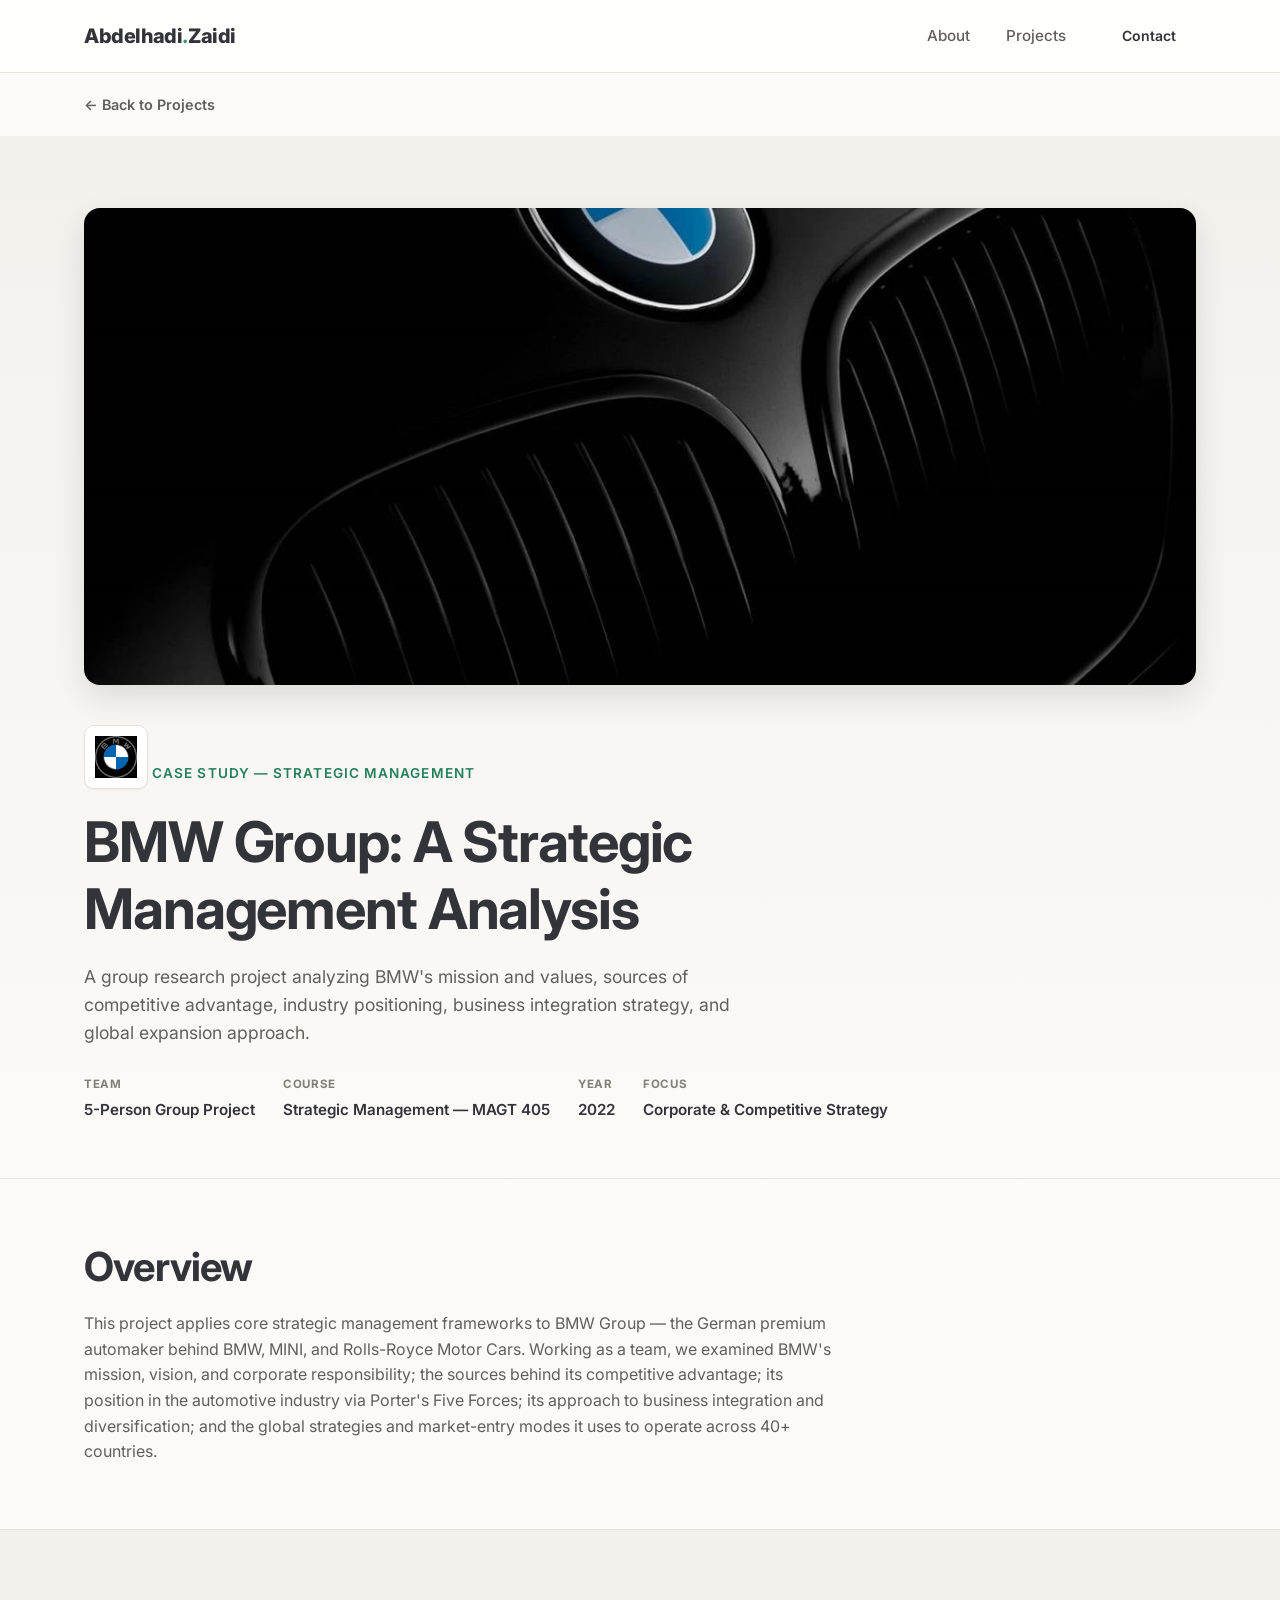
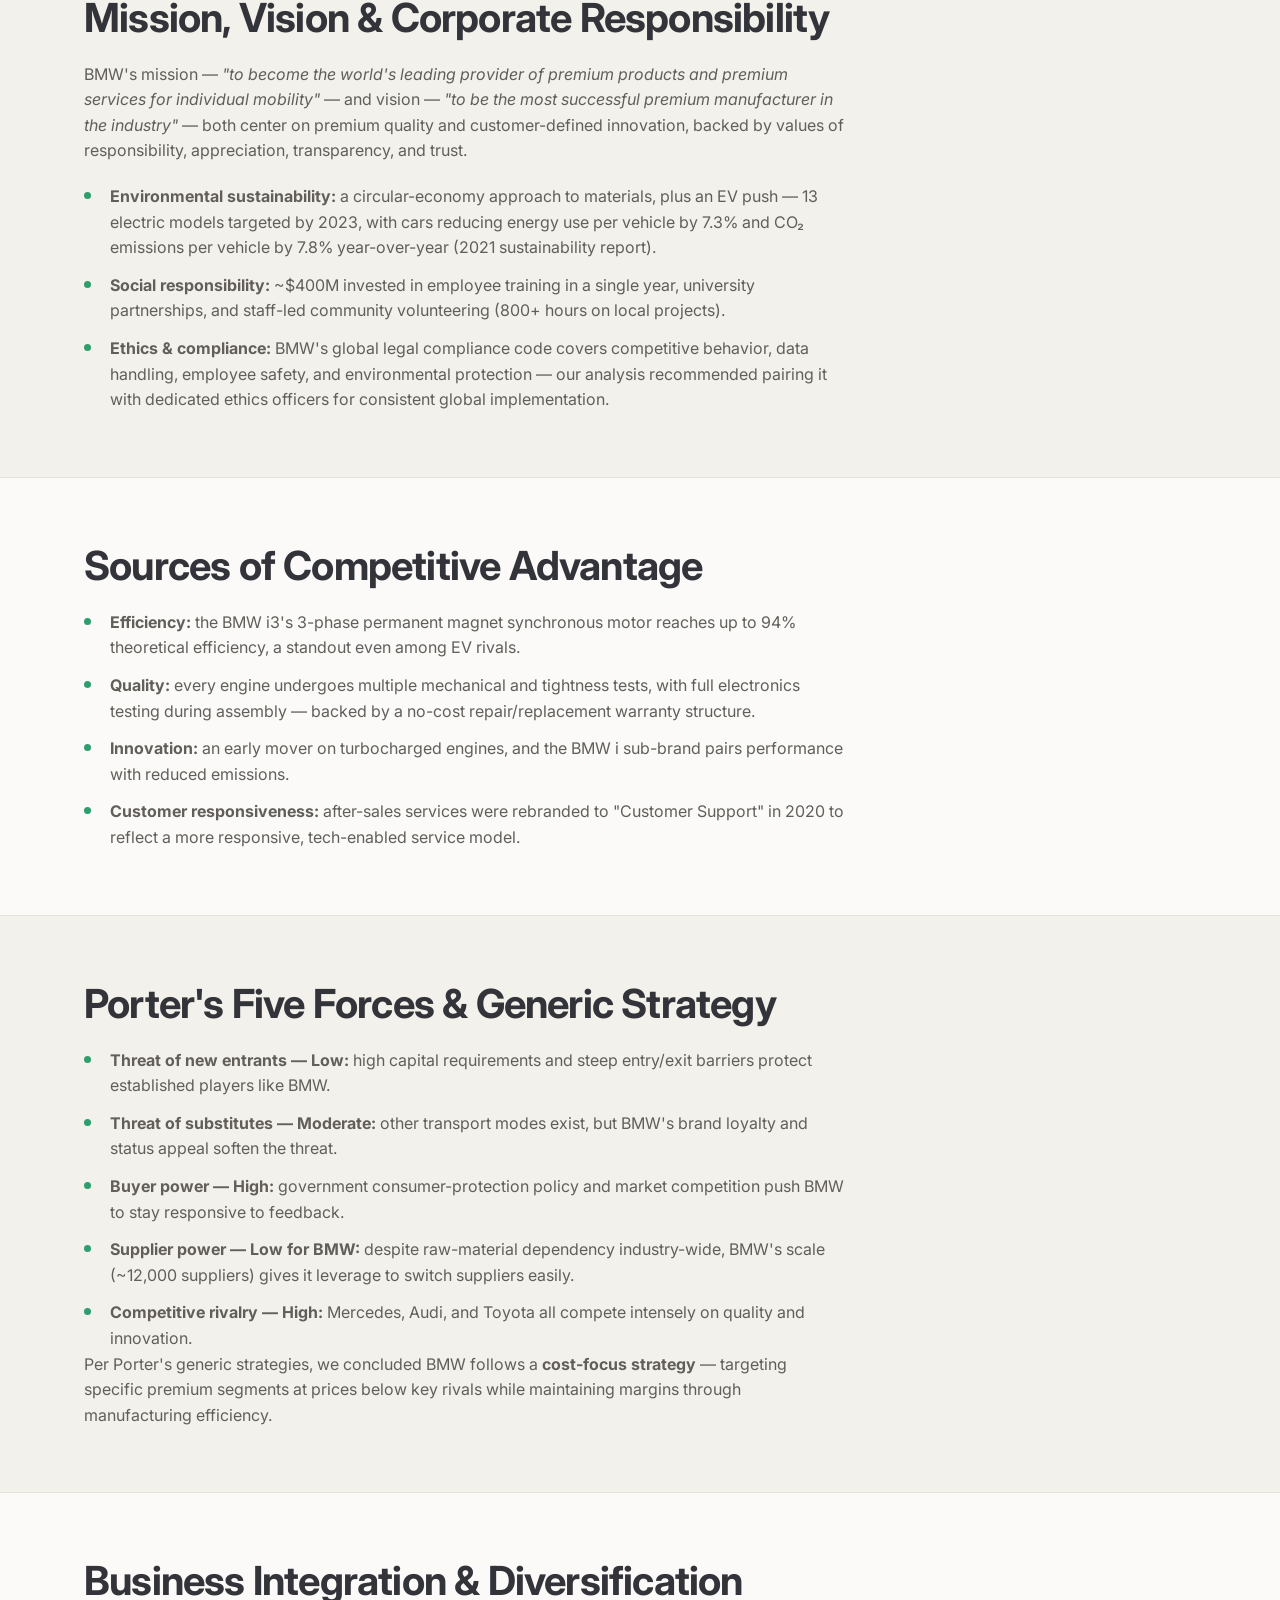
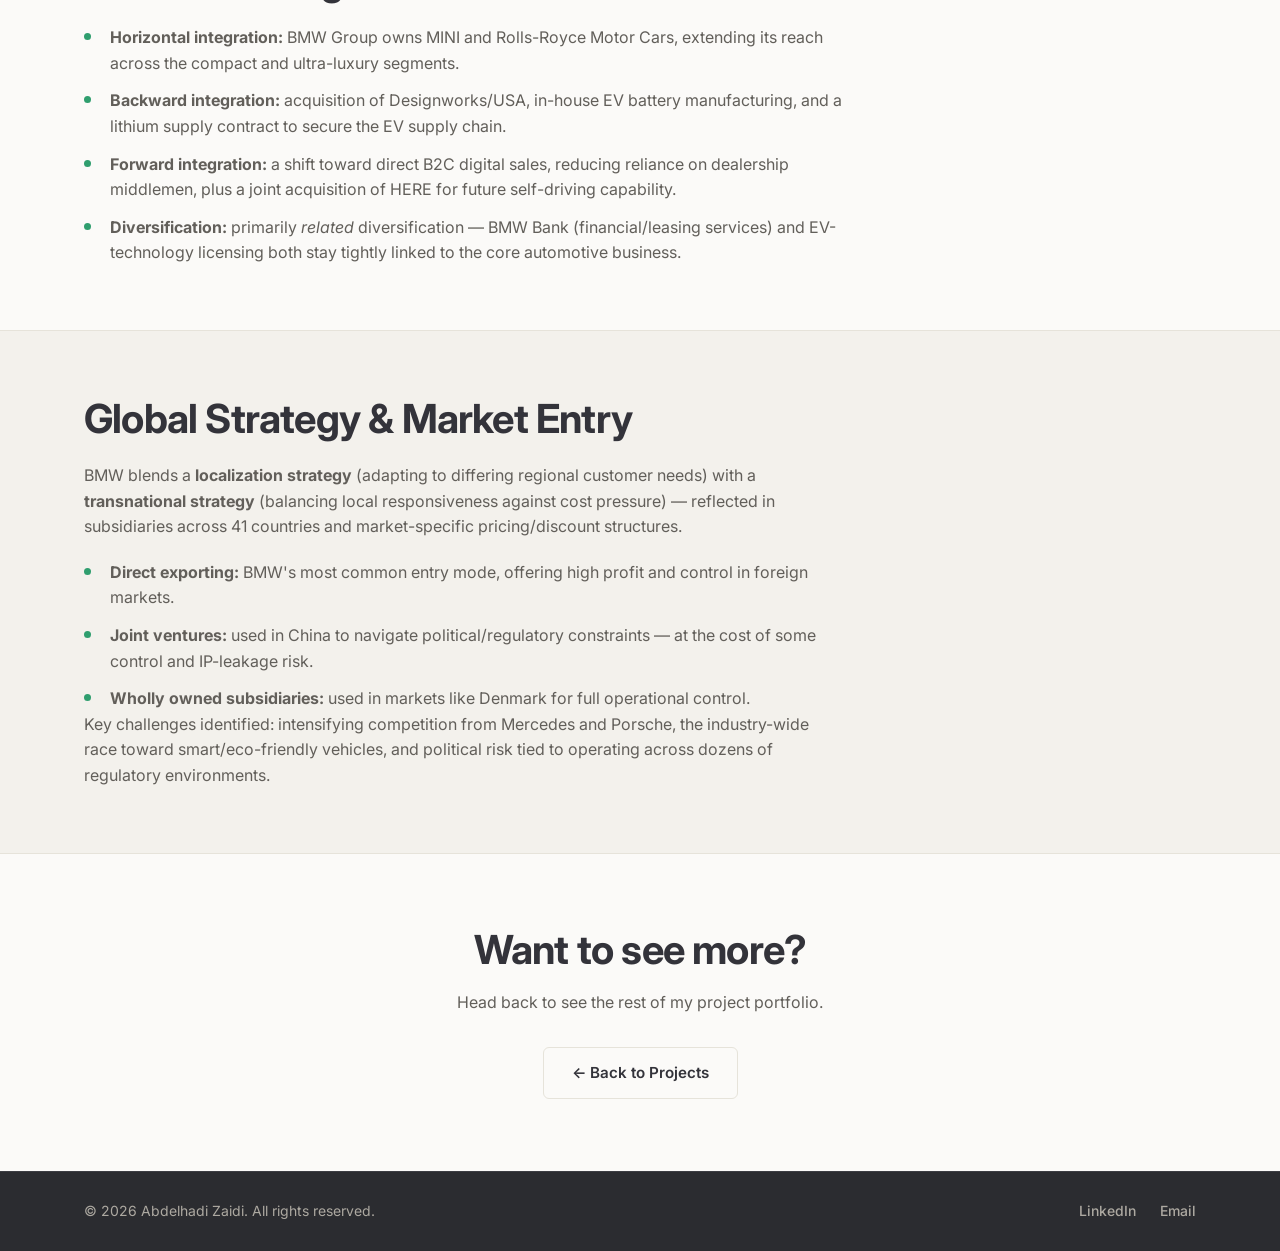
==== bmw-company-research.html @ a291c5c8 "Initial commit: personal portfolio site" ====
<!DOCTYPE html>
<html lang="en">
<head>
  <meta charset="UTF-8">
  <meta name="viewport" content="width=device-width, initial-scale=1.0">
  <title>BMW Strategic Management Case Study | Abdelhadi Zaidi</title>
  <meta name="description" content="Case study: a strategic management analysis of the BMW Group — mission, competitive advantage, Porter's Five Forces, business integration, and global strategy.">
  <link rel="icon" type="image/png" sizes="32x32" href="images/favicon-32.png">
  <link rel="icon" type="image/png" sizes="16x16" href="images/favicon-16.png">
  <link rel="apple-touch-icon" href="images/apple-touch-icon.png">
  <link rel="shortcut icon" href="favicon.ico">

  <!-- Open Graph / social link previews. og:url and og:image use relative paths for
       now (fine for local preview) — once deployed, update them to absolute URLs
       (https://yourdomain.com/...) so LinkedIn/WhatsApp/etc. can fetch the image. -->
  <meta property="og:type" content="website">
  <meta property="og:site_name" content="Abdelhadi Zaidi">
  <!-- <meta property="og:url" content="https://yourdomain.com/bmw-company-research.html"> -->
  <meta property="og:title" content="BMW Strategic Management Case Study | Abdelhadi Zaidi">
  <meta property="og:description" content="Case study: a strategic management analysis of the BMW Group — mission, competitive advantage, Porter's Five Forces, business integration, and global strategy.">
  <meta property="og:image" content="images/bmw/hero.jpg">
  <meta name="twitter:card" content="summary_large_image">
  <meta name="twitter:title" content="BMW Strategic Management Case Study | Abdelhadi Zaidi">
  <meta name="twitter:description" content="Case study: a strategic management analysis of the BMW Group — mission, competitive advantage, Porter's Five Forces, business integration, and global strategy.">
  <meta name="twitter:image" content="images/bmw/hero.jpg">
  <link rel="preconnect" href="https://fonts.googleapis.com">
  <link href="https://fonts.googleapis.com/css2?family=Inter:wght@400;500;600;700;800&display=swap" rel="stylesheet">
  <link rel="stylesheet" href="css/style.css">
</head>
<body>

  <!-- ===== Navigation ===== -->
  <header class="site-header">
    <nav class="navbar container">
      <a href="index.html#top" class="logo">Abdelhadi<span class="accent">.</span>Zaidi</a>
      <ul class="nav-links">
        <li><a href="index.html#about">About</a></li>
        <li><a href="index.html#projects">Projects</a></li>
        <li><a href="index.html#contact" class="btn btn-small">Contact</a></li>
      </ul>
    </nav>
  </header>

  <main>
    <div class="container">
      <a href="index.html#projects" class="breadcrumb-back">← Back to Projects</a>
    </div>

    <!-- ===== Case Hero ===== -->
    <section class="case-hero">
      <div class="container">
        <div class="case-hero-media">
          <img src="images/bmw/hero.jpg" alt="Close-up of a BMW roundel badge and kidney grille" loading="lazy">
        </div>
        <div class="logo-badge"><img src="images/bmw/logo.png" alt="BMW logo"></div>
        <p class="eyebrow">Case Study — Strategic Management</p>
        <div class="case-title-row">
          <h1>BMW Group: A Strategic Management Analysis</h1>
        </div>
        <p class="case-tagline">A group research project analyzing BMW's mission and values, sources of competitive advantage, industry positioning, business integration strategy, and global expansion approach.</p>

        <ul class="case-meta-list">
          <li class="case-meta-item">
            <span class="meta-label">Team</span>
            <span class="meta-value">5-Person Group Project</span>
          </li>
          <li class="case-meta-item">
            <span class="meta-label">Course</span>
            <span class="meta-value">Strategic Management — MAGT 405</span>
          </li>
          <li class="case-meta-item">
            <span class="meta-label">Year</span>
            <span class="meta-value">2022</span>
          </li>
          <li class="case-meta-item">
            <span class="meta-label">Focus</span>
            <span class="meta-value">Corporate &amp; Competitive Strategy</span>
          </li>
        </ul>
      </div>
    </section>

    <!-- ===== Overview ===== -->
    <section class="case-section">
      <div class="container case-body">
        <h2>Overview</h2>
        <p>
          This project applies core strategic management frameworks to BMW Group — the German premium
          automaker behind BMW, MINI, and Rolls-Royce Motor Cars. Working as a team, we examined BMW's
          mission, vision, and corporate responsibility; the sources behind its competitive advantage;
          its position in the automotive industry via Porter's Five Forces; its approach to business
          integration and diversification; and the global strategies and market-entry modes it uses to
          operate across 40+ countries.
        </p>
      </div>
    </section>

    <!-- ===== Mission & Responsibility ===== -->
    <section class="case-section" style="background: var(--color-bg-alt);">
      <div class="container case-body">
        <h2>Mission, Vision &amp; Corporate Responsibility</h2>
        <p>
          BMW's mission — <em>"to become the world's leading provider of premium products and premium
          services for individual mobility"</em> — and vision — <em>"to be the most successful premium
          manufacturer in the industry"</em> — both center on premium quality and customer-defined
          innovation, backed by values of responsibility, appreciation, transparency, and trust.
        </p>
        <ul class="case-list">
          <li><strong>Environmental sustainability:</strong> a circular-economy approach to materials, plus an EV push — 13 electric models targeted by 2023, with cars reducing energy use per vehicle by 7.3% and CO₂ emissions per vehicle by 7.8% year-over-year (2021 sustainability report).</li>
          <li><strong>Social responsibility:</strong> ~$400M invested in employee training in a single year, university partnerships, and staff-led community volunteering (800+ hours on local projects).</li>
          <li><strong>Ethics &amp; compliance:</strong> BMW's global legal compliance code covers competitive behavior, data handling, employee safety, and environmental protection — our analysis recommended pairing it with dedicated ethics officers for consistent global implementation.</li>
        </ul>
      </div>
    </section>

    <!-- ===== Competitive Advantage ===== -->
    <section class="case-section">
      <div class="container case-body">
        <h2>Sources of Competitive Advantage</h2>
        <ul class="case-list">
          <li><strong>Efficiency:</strong> the BMW i3's 3-phase permanent magnet synchronous motor reaches up to 94% theoretical efficiency, a standout even among EV rivals.</li>
          <li><strong>Quality:</strong> every engine undergoes multiple mechanical and tightness tests, with full electronics testing during assembly — backed by a no-cost repair/replacement warranty structure.</li>
          <li><strong>Innovation:</strong> an early mover on turbocharged engines, and the BMW i sub-brand pairs performance with reduced emissions.</li>
          <li><strong>Customer responsiveness:</strong> after-sales services were rebranded to "Customer Support" in 2020 to reflect a more responsive, tech-enabled service model.</li>
        </ul>
      </div>
    </section>

    <!-- ===== Five Forces ===== -->
    <section class="case-section" style="background: var(--color-bg-alt);">
      <div class="container case-body">
        <h2>Porter's Five Forces &amp; Generic Strategy</h2>
        <ul class="case-list">
          <li><strong>Threat of new entrants — Low:</strong> high capital requirements and steep entry/exit barriers protect established players like BMW.</li>
          <li><strong>Threat of substitutes — Moderate:</strong> other transport modes exist, but BMW's brand loyalty and status appeal soften the threat.</li>
          <li><strong>Buyer power — High:</strong> government consumer-protection policy and market competition push BMW to stay responsive to feedback.</li>
          <li><strong>Supplier power — Low for BMW:</strong> despite raw-material dependency industry-wide, BMW's scale (~12,000 suppliers) gives it leverage to switch suppliers easily.</li>
          <li><strong>Competitive rivalry — High:</strong> Mercedes, Audi, and Toyota all compete intensely on quality and innovation.</li>
        </ul>
        <p>Per Porter's generic strategies, we concluded BMW follows a <strong>cost-focus strategy</strong> — targeting specific premium segments at prices below key rivals while maintaining margins through manufacturing efficiency.</p>
      </div>
    </section>

    <!-- ===== Integration & Diversification ===== -->
    <section class="case-section">
      <div class="container case-body">
        <h2>Business Integration &amp; Diversification</h2>
        <ul class="case-list">
          <li><strong>Horizontal integration:</strong> BMW Group owns MINI and Rolls-Royce Motor Cars, extending its reach across the compact and ultra-luxury segments.</li>
          <li><strong>Backward integration:</strong> acquisition of Designworks/USA, in-house EV battery manufacturing, and a lithium supply contract to secure the EV supply chain.</li>
          <li><strong>Forward integration:</strong> a shift toward direct B2C digital sales, reducing reliance on dealership middlemen, plus a joint acquisition of HERE for future self-driving capability.</li>
          <li><strong>Diversification:</strong> primarily <em>related</em> diversification — BMW Bank (financial/leasing services) and EV-technology licensing both stay tightly linked to the core automotive business.</li>
        </ul>
      </div>
    </section>

    <!-- ===== Global Strategy ===== -->
    <section class="case-section" style="background: var(--color-bg-alt);">
      <div class="container case-body">
        <h2>Global Strategy &amp; Market Entry</h2>
        <p>
          BMW blends a <strong>localization strategy</strong> (adapting to differing regional customer needs)
          with a <strong>transnational strategy</strong> (balancing local responsiveness against cost
          pressure) — reflected in subsidiaries across 41 countries and market-specific pricing/discount
          structures.
        </p>
        <ul class="case-list">
          <li><strong>Direct exporting:</strong> BMW's most common entry mode, offering high profit and control in foreign markets.</li>
          <li><strong>Joint ventures:</strong> used in China to navigate political/regulatory constraints — at the cost of some control and IP-leakage risk.</li>
          <li><strong>Wholly owned subsidiaries:</strong> used in markets like Denmark for full operational control.</li>
        </ul>
        <p>Key challenges identified: intensifying competition from Mercedes and Porsche, the industry-wide race toward smart/eco-friendly vehicles, and political risk tied to operating across dozens of regulatory environments.</p>
      </div>
    </section>

    <!-- ===== Bottom CTA ===== -->
    <section class="case-cta-footer container">
      <h2>Want to see more?</h2>
      <p>Head back to see the rest of my project portfolio.</p>
      <div class="hero-actions" style="justify-content:center;">
        <a href="index.html#projects" class="btn btn-outline">← Back to Projects</a>
      </div>
    </section>
  </main>

  <!-- ===== Footer ===== -->
  <footer class="site-footer">
    <div class="container footer-inner">
      <p>&copy; <span id="year"></span> Abdelhadi Zaidi. All rights reserved.</p>
      <div class="social-links">
        <a href="https://www.linkedin.com/in/hadi-z-843a4a360/" target="_blank" rel="noopener" aria-label="LinkedIn">LinkedIn</a>
        <a href="mailto:hadi00x@hotmail.fr" aria-label="Email">Email</a>
      </div>
    </div>
  </footer>

  <script src="js/script.js"></script>
</body>
</html>
---- css/style.css ----
/* =============================================================
   Portfolio Stylesheet
   Table of Contents:
   1. Variables & Reset
   2. Base Typography
   3. Layout Helpers
   4. Buttons
   5. Header / Navigation
   6. Hero Section
   7. Projects Section
   8. About Section
   9. Contact Section
   10. Footer
   11. Responsive Breakpoints
   ============================================================= */

/* ---------- 1. Variables & Reset ---------- */
:root {
  /* Color palette — warm, low-contrast neutrals + muted emerald accent */
  --color-bg: #fbfaf8;
  --color-bg-alt: #f3f1ec;
  --color-surface: #ffffff;
  --color-border: #e6e3da;

  --color-text: #33333a;
  --color-text-muted: #625f5a;
  --color-text-subtle: #837f78;

  --color-accent: #2f9e6e;
  --color-accent-dark: #24805a;
  --color-accent-light: #dff3e8;

  --color-dark: #2b2c30;
  --color-dark-alt: #35363b;

  --font-base: 'Inter', -apple-system, BlinkMacSystemFont, 'Segoe UI', sans-serif;

  --radius-sm: 6px;
  --radius-md: 10px;
  --radius-lg: 16px;

  --shadow-sm: 0 1px 2px rgba(16, 24, 40, 0.06);
  --shadow-md: 0 4px 16px rgba(16, 24, 40, 0.08);
  --shadow-lg: 0 12px 32px rgba(16, 24, 40, 0.12);

  --transition: 0.2s ease;
  --max-width: 1160px;
}

* {
  margin: 0;
  padding: 0;
  box-sizing: border-box;
}

html {
  scroll-behavior: smooth;
}

body {
  font-family: var(--font-base);
  color: var(--color-text);
  background: var(--color-bg);
  line-height: 1.6;
  -webkit-font-smoothing: antialiased;
}

img {
  max-width: 100%;
  display: block;
}

a {
  color: inherit;
  text-decoration: none;
}

ul {
  list-style: none;
}

button {
  font-family: inherit;
  cursor: pointer;
  border: none;
  background: none;
}

input,
textarea {
  font-family: inherit;
  font-size: 1rem;
}

/* ---------- 2. Base Typography ---------- */
h1, h2, h3, h4 {
  font-weight: 700;
  line-height: 1.2;
  letter-spacing: -0.02em;
  color: var(--color-text);
}

h1 { font-size: clamp(2.25rem, 4vw + 1rem, 3.5rem); }
h2 { font-size: clamp(1.75rem, 2.5vw + 1rem, 2.5rem); }
h3 { font-size: 1.25rem; }

p {
  color: var(--color-text-muted);
}

.eyebrow {
  display: inline-block;
  font-size: 0.85rem;
  font-weight: 600;
  color: var(--color-accent-dark);
  text-transform: uppercase;
  letter-spacing: 0.08em;
  margin-bottom: 0.75rem;
}

.accent {
  color: var(--color-accent);
}

/* ---------- 3. Layout Helpers ---------- */
.container {
  width: 100%;
  max-width: var(--max-width);
  margin-inline: auto;
  padding-inline: 24px;
}

section {
  padding-block: 96px;
}

.section-heading {
  text-align: center;
  max-width: 640px;
  margin: 0 auto 56px;
}

.section-subtext {
  margin-top: 12px;
  font-size: 1.05rem;
}

/* ---------- 4. Buttons ---------- */
.btn {
  display: inline-flex;
  align-items: center;
  justify-content: center;
  gap: 8px;
  padding: 13px 28px;
  border-radius: var(--radius-sm);
  font-weight: 600;
  font-size: 0.95rem;
  transition: transform var(--transition), box-shadow var(--transition),
    background var(--transition), color var(--transition), border-color var(--transition);
  white-space: nowrap;
}

.btn-primary {
  background: var(--color-accent);
  color: #ffffff;
  box-shadow: var(--shadow-sm);
}

.btn-primary:hover {
  background: var(--color-accent-dark);
  transform: translateY(-2px);
  box-shadow: var(--shadow-md);
}

.btn-outline {
  background: transparent;
  color: var(--color-text);
  border: 1.5px solid var(--color-border);
}

.btn-outline:hover {
  border-color: var(--color-accent);
  color: var(--color-accent-dark);
  transform: translateY(-2px);
}

.btn-small {
  padding: 9px 20px;
  font-size: 0.875rem;
}

.btn-full {
  width: 100%;
}

/* ---------- 5. Header / Navigation ---------- */
.site-header {
  position: sticky;
  top: 0;
  z-index: 100;
  background: rgba(255, 255, 255, 0.85);
  backdrop-filter: blur(10px);
  -webkit-backdrop-filter: blur(10px);
  border-bottom: 1px solid var(--color-border);
}

.navbar {
  display: flex;
  align-items: center;
  justify-content: space-between;
  height: 72px;
}

.logo {
  font-size: 1.25rem;
  font-weight: 800;
  letter-spacing: -0.02em;
  color: var(--color-text);
}

.nav-links {
  display: flex;
  align-items: center;
  gap: 36px;
}

.nav-links a:not(.btn) {
  font-weight: 500;
  font-size: 0.95rem;
  color: var(--color-text-muted);
  transition: color var(--transition);
  position: relative;
}

.nav-links a:not(.btn):hover {
  color: var(--color-text);
}

.nav-social-icons {
  display: flex;
  align-items: center;
  gap: 16px;
}

.nav-social-icons a {
  display: flex;
  color: var(--color-text-muted);
  transition: color var(--transition);
}

.nav-social-icons a:hover {
  color: var(--color-accent-dark);
}

.nav-social-icons svg {
  width: 19px;
  height: 19px;
  display: block;
}

.nav-toggle {
  display: none;
  flex-direction: column;
  justify-content: center;
  gap: 5px;
  width: 32px;
  height: 32px;
}

.nav-toggle span {
  display: block;
  width: 100%;
  height: 2px;
  background: var(--color-text);
  border-radius: 2px;
  transition: transform var(--transition), opacity var(--transition);
}

/* ---------- 6. Hero Section ---------- */
.hero {
  position: relative;
  overflow: hidden;
  padding-block: 120px 96px;
  display: flex;
  align-items: center;
  min-height: 70vh;
}

.hero-bg-photo {
  position: absolute;
  top: 0;
  right: 0;
  bottom: 0;
  width: 50%;
  z-index: 0;
  pointer-events: none;
  overflow: hidden;
}

/* Soft edge fade — blending only happens at the borders, the photo itself stays sharp. */
.hero-bg-photo::before {
  content: "";
  position: absolute;
  inset: 0;
  z-index: 2;
  background: linear-gradient(90deg, var(--color-bg) 0%, rgba(251, 250, 248, 0.45) 12%, transparent 32%);
}

.hero-bg-photo::after {
  content: "";
  position: absolute;
  inset: 0;
  z-index: 2;
  background:
    linear-gradient(180deg, var(--color-bg) 0%, transparent 14%),
    linear-gradient(0deg, var(--color-bg) 0%, transparent 14%);
}

.hero-photo-frame {
  position: relative;
  width: 100%;
  height: 100%;
}

.hero-photo-frame img {
  width: 100%;
  height: 100%;
  object-fit: cover;
  /* Biased down toward the tulip rows rather than the sky. */
  object-position: 50% 68%;
}

.hero-content {
  position: relative;
  z-index: 1;
  max-width: 620px;
}

.hero-content h1 {
  margin-bottom: 20px;
}

.hero-subtext {
  font-size: 1.15rem;
  max-width: 560px;
  margin-bottom: 24px;
}

.hero-quote {
  font-size: 1.05rem;
  font-style: italic;
  font-weight: 600;
  color: var(--color-accent-dark);
  padding-left: 18px;
  border-left: 3px solid var(--color-accent);
  margin-bottom: 36px;
}

.hero-actions {
  display: flex;
  gap: 16px;
  flex-wrap: wrap;
}

/* ---------- 7. Projects Section ---------- */
.projects {
  background: var(--color-bg-alt);
  border-block: 1px solid var(--color-border);
}

.project-grid {
  display: grid;
  grid-template-columns: repeat(3, 1fr);
  gap: 32px;
}

.project-card {
  background: var(--color-surface);
  border: 1px solid var(--color-border);
  border-radius: var(--radius-lg);
  overflow: hidden;
  transition: transform var(--transition), box-shadow var(--transition);
  display: flex;
  flex-direction: column;
}

.project-card:hover {
  transform: translateY(-6px);
  box-shadow: var(--shadow-lg);
}

.project-thumb {
  aspect-ratio: 16 / 10;
  background: linear-gradient(135deg, #ece9e2 0%, #dad6cb 100%);
  overflow: hidden;
}

.project-thumb img {
  width: 100%;
  height: 100%;
  object-fit: cover;
}

.project-body {
  padding: 24px;
  display: flex;
  flex-direction: column;
  gap: 10px;
  flex: 1;
}

.project-body h3 {
  margin-bottom: 2px;
}

.project-body p {
  font-size: 0.95rem;
  flex: 1;
}

.tag-list {
  display: flex;
  flex-wrap: wrap;
  gap: 8px;
  margin: 6px 0 4px;
}

.tag {
  font-size: 0.75rem;
  font-weight: 600;
  color: var(--color-accent-dark);
  background: var(--color-accent-light);
  padding: 5px 12px;
  border-radius: 999px;
}

.project-links {
  display: flex;
  gap: 18px;
  margin-top: 8px;
}

.project-link {
  font-size: 0.875rem;
  font-weight: 600;
  color: var(--color-text);
  transition: color var(--transition);
}

.project-link:hover {
  color: var(--color-accent-dark);
}

/* ---------- 8. About Section ---------- */
.about-photos {
  display: grid;
  grid-template-columns: 1.5fr 1fr;
  gap: 24px;
  margin-bottom: 56px;
}

.about-photos.single {
  grid-template-columns: 1fr;
  max-width: 640px;
}

.about-photo-card {
  position: relative;
  margin: 0;
  border-radius: var(--radius-lg);
  overflow: hidden;
  border: 1px solid var(--color-border);
  box-shadow: var(--shadow-md);
  background: var(--color-bg-alt);
}

.about-photo-card.wide {
  aspect-ratio: 4 / 3;
}

.about-photo-card.narrow {
  aspect-ratio: 3 / 4;
}

.about-photo-card img {
  width: 100%;
  height: 100%;
  object-fit: cover;
  display: block;
}

.about-photo-card.narrow img {
  object-position: 50% 12%;
}

.about-photo-card figcaption {
  position: absolute;
  left: 0;
  right: 0;
  bottom: 0;
  padding: 18px 20px 14px;
  background: linear-gradient(0deg, rgba(17, 18, 20, 0.78) 0%, rgba(17, 18, 20, 0.35) 65%, transparent 100%);
  color: #f4f2ee;
  font-size: 0.82rem;
  line-height: 1.45;
}

.about-grid {
  display: grid;
  grid-template-columns: 1.1fr 0.9fr;
  gap: 64px;
  align-items: start;
}

.about-bio h3 {
  margin-bottom: 16px;
}

.about-bio p {
  margin-bottom: 16px;
}

.about-bio p:last-child {
  margin-bottom: 0;
}

.about-skills {
  background: var(--color-bg-alt);
  border: 1px solid var(--color-border);
  border-radius: var(--radius-lg);
  padding: 32px;
}

.about-skills h3 {
  margin-bottom: 20px;
}

.skills-list li {
  position: relative;
  padding-left: 28px;
  margin-bottom: 14px;
  font-weight: 500;
  color: var(--color-text-muted);
}

.skills-list li:last-child {
  margin-bottom: 0;
}

.skills-list li::before {
  content: "";
  position: absolute;
  left: 0;
  top: 8px;
  width: 8px;
  height: 8px;
  border-radius: 50%;
  background: var(--color-accent);
}

/* ---------- 8b. Tools & Technologies Section ---------- */
.tools-section {
  background: var(--color-bg-alt);
  border-block: 1px solid var(--color-border);
}

.tool-chip-grid {
  display: flex;
  flex-wrap: wrap;
  justify-content: center;
  gap: 28px;
}

.tool-chip {
  display: flex;
  flex-direction: column;
  align-items: center;
  gap: 12px;
  width: 108px;
}

.tool-icon {
  display: flex;
  align-items: center;
  justify-content: center;
  width: 56px;
  height: 56px;
  border-radius: var(--radius-md);
  color: #ffffff;
  font-weight: 800;
  font-size: 0.95rem;
  letter-spacing: -0.02em;
  box-shadow: var(--shadow-md);
  transition: transform var(--transition);
}

.tool-chip:hover .tool-icon {
  transform: translateY(-4px);
}

.tool-name {
  font-size: 0.85rem;
  font-weight: 600;
  color: var(--color-text-muted);
  text-align: center;
}

/* ---------- 9. Contact Section ---------- */
.contact {
  background: var(--color-dark);
}

.contact .eyebrow {
  color: var(--color-accent);
}

.contact h2,
.contact .section-heading p:not(.eyebrow) {
  color: #f4f2ee;
}

.contact .section-subtext {
  color: #ada9a1;
}

.contact-inner {
  max-width: 640px;
}

.contact-details {
  display: flex;
  justify-content: center;
  flex-wrap: wrap;
  gap: 12px 28px;
  margin-bottom: 40px;
}

.contact-details a {
  font-weight: 600;
  font-size: 0.95rem;
  color: #d8d5cd;
  transition: color var(--transition);
}

.contact-details a:hover {
  color: var(--color-accent);
}

.contact-form {
  display: flex;
  flex-direction: column;
  gap: 20px;
}

.form-group {
  display: flex;
  flex-direction: column;
  gap: 8px;
}

.form-group label {
  font-size: 0.875rem;
  font-weight: 600;
  color: #d8d5cd;
}

.form-group input,
.form-group textarea {
  background: var(--color-dark-alt);
  border: 1.5px solid #46474d;
  border-radius: var(--radius-sm);
  padding: 13px 16px;
  color: #f4f2ee;
  transition: border-color var(--transition), box-shadow var(--transition);
}

.form-group input::placeholder,
.form-group textarea::placeholder {
  color: #8c8a83;
}

.form-group input:focus,
.form-group textarea:focus {
  outline: none;
  border-color: var(--color-accent);
  box-shadow: 0 0 0 3px rgba(47, 158, 110, 0.2);
}

.form-group textarea {
  resize: vertical;
  min-height: 140px;
}

.form-status {
  min-height: 20px;
  font-size: 0.9rem;
  color: var(--color-accent);
  text-align: center;
}

/* ---------- 10. Footer ---------- */
.site-footer {
  background: var(--color-dark);
  border-top: 1px solid #3c3d42;
  padding-block: 28px;
}

.footer-inner {
  display: flex;
  align-items: center;
  justify-content: space-between;
  flex-wrap: wrap;
  gap: 12px;
}

.footer-inner p {
  color: #ada9a1;
  font-size: 0.875rem;
}

.social-links {
  display: flex;
  gap: 24px;
}

.social-links a {
  font-size: 0.875rem;
  font-weight: 500;
  color: #ada9a1;
  transition: color var(--transition);
}

.social-links a:hover {
  color: var(--color-accent);
}

/* ---------- 11. Case Study Pages ---------- */
.breadcrumb-back {
  display: inline-flex;
  align-items: center;
  gap: 6px;
  padding: 20px 0;
  font-size: 0.9rem;
  font-weight: 600;
  color: var(--color-text-muted);
  transition: color var(--transition);
}

.breadcrumb-back:hover {
  color: var(--color-accent-dark);
}

.case-hero {
  position: relative;
  padding-block: 72px 56px;
  background: linear-gradient(180deg, var(--color-bg-alt) 0%, var(--color-bg) 100%);
  border-bottom: 1px solid var(--color-border);
}

.case-hero-media {
  aspect-ratio: 21 / 9;
  border-radius: var(--radius-lg);
  overflow: hidden;
  margin-bottom: 40px;
  box-shadow: var(--shadow-lg);
  background: var(--color-bg-alt);
}

.case-hero-media img {
  width: 100%;
  height: 100%;
  object-fit: cover;
}

.case-title-row {
  display: flex;
  flex-wrap: wrap;
  align-items: flex-end;
  justify-content: space-between;
  gap: 24px;
  margin-bottom: 20px;
}

.case-title-row h1 {
  max-width: 640px;
}

.case-actions {
  display: flex;
  flex-wrap: wrap;
  gap: 12px;
}

.case-tagline {
  font-size: 1.1rem;
  max-width: 680px;
  margin-bottom: 28px;
}

.case-meta-list {
  display: flex;
  flex-wrap: wrap;
  gap: 28px;
}

.case-meta-item {
  display: flex;
  flex-direction: column;
  gap: 4px;
}

.case-meta-item .meta-label {
  font-size: 0.72rem;
  font-weight: 700;
  text-transform: uppercase;
  letter-spacing: 0.06em;
  color: var(--color-text-subtle);
}

.case-meta-item .meta-value {
  font-size: 0.95rem;
  font-weight: 600;
  color: var(--color-text);
}

.case-section {
  padding-block: 64px;
  border-bottom: 1px solid var(--color-border);
}

.case-section:last-of-type {
  border-bottom: none;
}

.case-section h2 {
  margin-bottom: 20px;
}

.case-section > .container > p,
.case-body p {
  max-width: 760px;
  margin-bottom: 16px;
}

.case-body p:last-child {
  margin-bottom: 0;
}

.case-list {
  max-width: 760px;
  margin-top: 20px;
}

.case-list li {
  position: relative;
  padding-left: 26px;
  margin-bottom: 12px;
  color: var(--color-text-muted);
}

.case-list li:last-child {
  margin-bottom: 0;
}

.case-list li::before {
  content: "";
  position: absolute;
  left: 0;
  top: 8px;
  width: 7px;
  height: 7px;
  border-radius: 50%;
  background: var(--color-accent);
}

.figure-grid {
  display: grid;
  grid-template-columns: repeat(2, 1fr);
  gap: 28px;
  margin-top: 32px;
}

.figure-grid.single {
  grid-template-columns: 1fr;
  max-width: 760px;
}

.figure-stack {
  display: flex;
  flex-direction: column;
  gap: 28px;
  margin-top: 32px;
}

.figure-card {
  background: var(--color-surface);
  border: 1px solid var(--color-border);
  border-radius: var(--radius-md);
  overflow: hidden;
}

.figure-card img {
  width: 100%;
  display: block;
  background: var(--color-bg-alt);
}

.figure-caption {
  padding: 14px 18px;
  font-size: 0.85rem;
  color: var(--color-text-subtle);
  border-top: 1px solid var(--color-border);
}

.callout-banner {
  display: flex;
  flex-wrap: wrap;
  align-items: center;
  justify-content: space-between;
  gap: 20px;
  background: var(--color-accent-light);
  border: 1px solid #bfe7d3;
  border-radius: var(--radius-lg);
  padding: 28px 32px;
  margin-top: 8px;
}

.callout-banner p {
  color: var(--color-accent-dark);
  font-weight: 600;
  max-width: 480px;
}

.team-note {
  background: var(--color-bg-alt);
  border-left: 3px solid var(--color-accent);
  border-radius: 0 var(--radius-sm) var(--radius-sm) 0;
  padding: 16px 20px;
  font-size: 0.9rem;
  color: var(--color-text-muted);
  max-width: 760px;
  margin-top: 24px;
}

.stat-grid {
  display: grid;
  grid-template-columns: repeat(auto-fit, minmax(150px, 1fr));
  gap: 20px;
  margin-top: 32px;
  max-width: 900px;
}

.stat-card {
  background: var(--color-bg-alt);
  border: 1px solid var(--color-border);
  border-radius: var(--radius-md);
  padding: 24px 20px;
  text-align: center;
}

.stat-number {
  font-size: 2.1rem;
  font-weight: 800;
  color: var(--color-accent-dark);
  line-height: 1;
  margin-bottom: 8px;
  letter-spacing: -0.02em;
}

.stat-label {
  font-size: 0.85rem;
  color: var(--color-text-muted);
  line-height: 1.35;
}

.logo-badge {
  display: inline-flex;
  align-items: center;
  justify-content: center;
  width: 64px;
  height: 64px;
  background: var(--color-surface);
  border: 1px solid var(--color-border);
  border-radius: var(--radius-md);
  padding: 10px;
  margin-bottom: 20px;
  box-shadow: var(--shadow-sm);
}

.logo-badge img {
  width: 100%;
  height: 100%;
  object-fit: contain;
}

.case-cta-footer {
  text-align: center;
  padding-block: 72px;
}

.case-cta-footer h2 {
  margin-bottom: 16px;
}

.case-cta-footer p {
  max-width: 560px;
  margin-inline: auto;
  margin-bottom: 32px;
}

/* ---------- 12. Responsive Breakpoints ---------- */
@media (max-width: 1024px) {
  .project-grid {
    grid-template-columns: repeat(2, 1fr);
  }

  .about-grid {
    gap: 40px;
  }

  .figure-grid {
    grid-template-columns: 1fr;
  }
}

@media (max-width: 768px) {
  section {
    padding-block: 72px;
  }

  .hero {
    padding-block: 96px 64px;
    min-height: unset;
  }

  .hero-bg-photo {
    width: 100%;
    opacity: 0.25;
  }

  .hero-bg-photo::before {
    background: linear-gradient(90deg, var(--color-bg) 0%, rgba(251, 250, 248, 0.7) 100%);
  }

  .hero-content {
    max-width: 100%;
  }

  .nav-toggle {
    display: flex;
  }

  .nav-links {
    position: absolute;
    top: 72px;
    left: 0;
    right: 0;
    background: var(--color-bg);
    border-bottom: 1px solid var(--color-border);
    flex-direction: column;
    align-items: flex-start;
    gap: 0;
    padding: 8px 24px 20px;
    transform: translateY(-12px);
    opacity: 0;
    visibility: hidden;
    pointer-events: none;
    transition: transform var(--transition), opacity var(--transition), visibility var(--transition);
  }

  .nav-links.is-open {
    transform: translateY(0);
    opacity: 1;
    visibility: visible;
    pointer-events: auto;
  }

  .nav-links li {
    width: 100%;
    padding-block: 12px;
    border-bottom: 1px solid var(--color-border);
  }

  .nav-links li:last-child {
    border-bottom: none;
    padding-top: 16px;
  }

  .nav-toggle.is-active span:nth-child(1) {
    transform: translateY(7px) rotate(45deg);
  }

  .nav-toggle.is-active span:nth-child(2) {
    opacity: 0;
  }

  .nav-toggle.is-active span:nth-child(3) {
    transform: translateY(-7px) rotate(-45deg);
  }

  .project-grid {
    grid-template-columns: 1fr;
  }

  .about-grid {
    grid-template-columns: 1fr;
  }

  .about-photos {
    grid-template-columns: 1fr;
    margin-bottom: 40px;
  }

  .about-photo-card.wide,
  .about-photo-card.narrow {
    aspect-ratio: 4 / 3;
  }

  .footer-inner {
    flex-direction: column;
    text-align: center;
  }

  .case-hero {
    padding-block: 48px 40px;
  }

  .case-title-row {
    flex-direction: column;
    align-items: flex-start;
  }

  .case-meta-list {
    gap: 20px;
  }

  .case-section {
    padding-block: 48px;
  }

  .callout-banner {
    flex-direction: column;
    align-items: flex-start;
  }
}

@media (max-width: 480px) {
  .container {
    padding-inline: 20px;
  }

  .logo {
    font-size: 1.05rem;
  }

  .hero-actions {
    flex-direction: column;
    align-items: stretch;
  }

  .btn {
    width: 100%;
  }
}
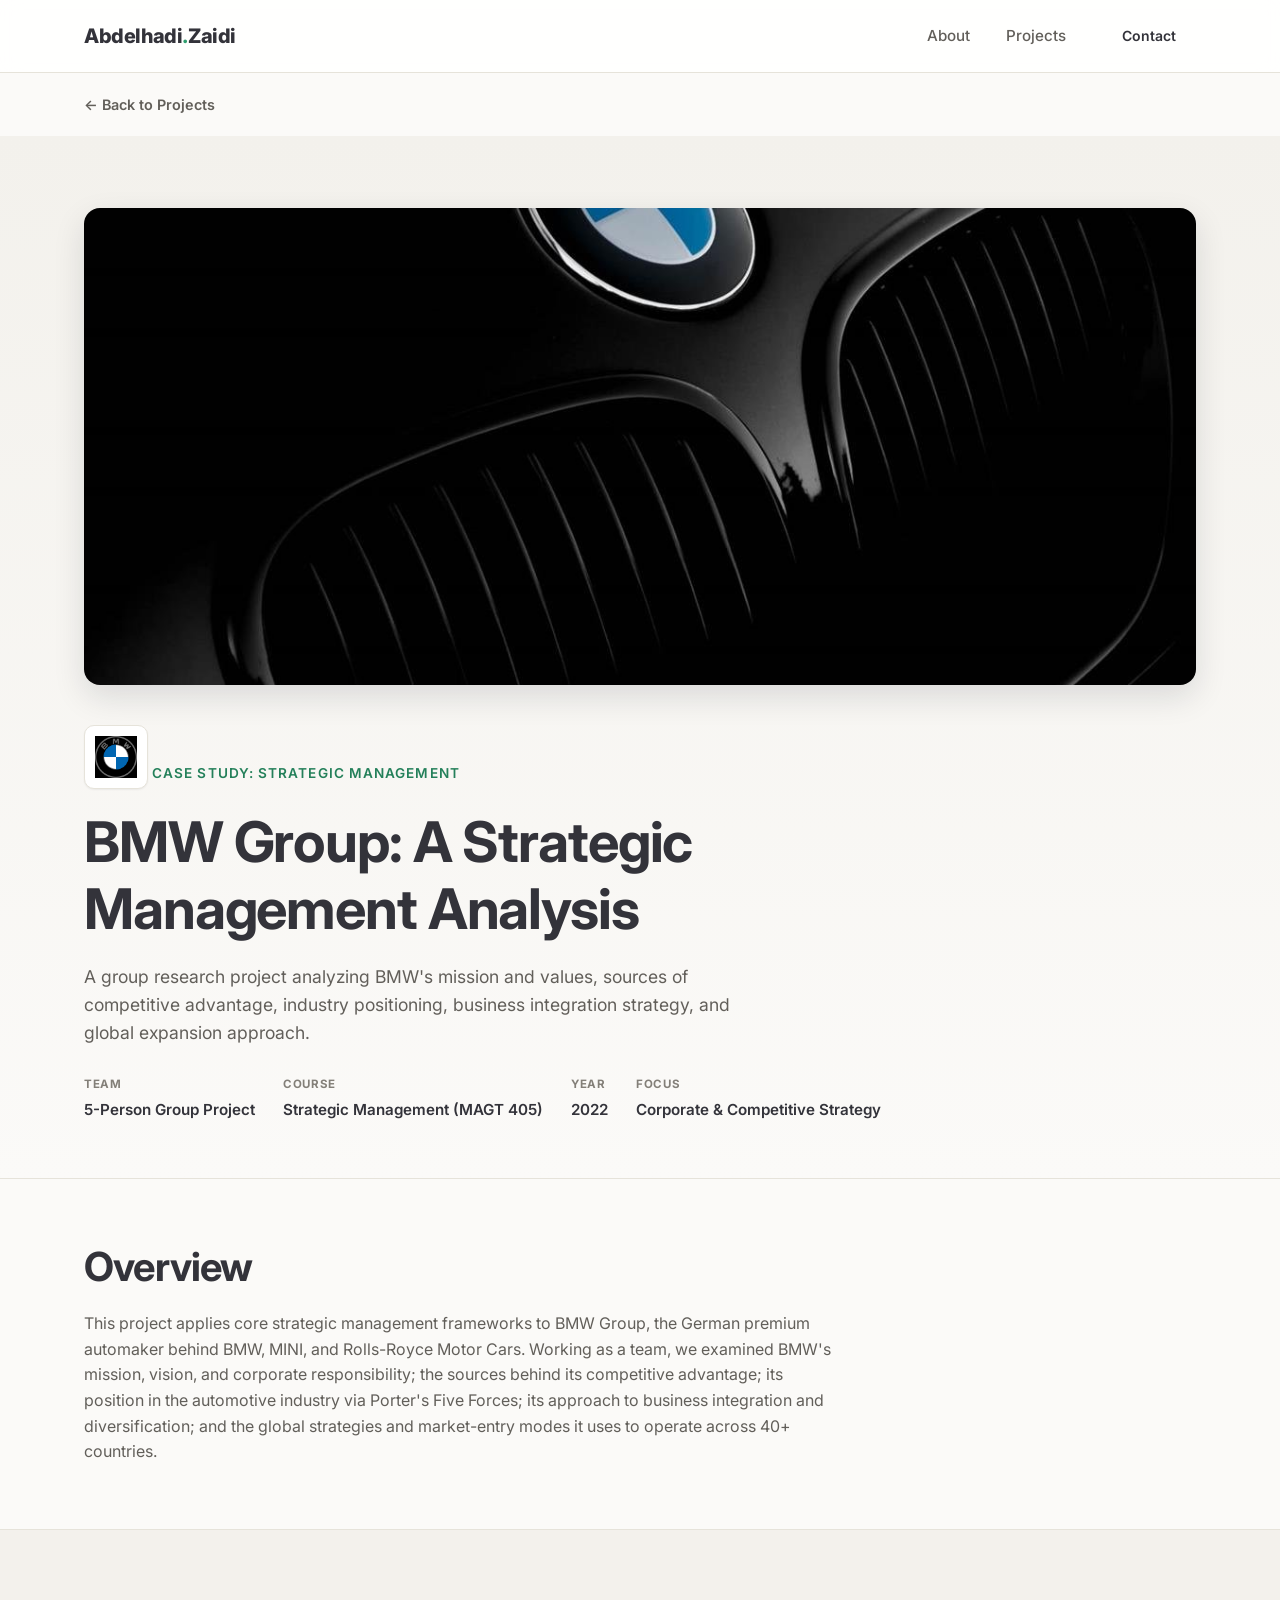
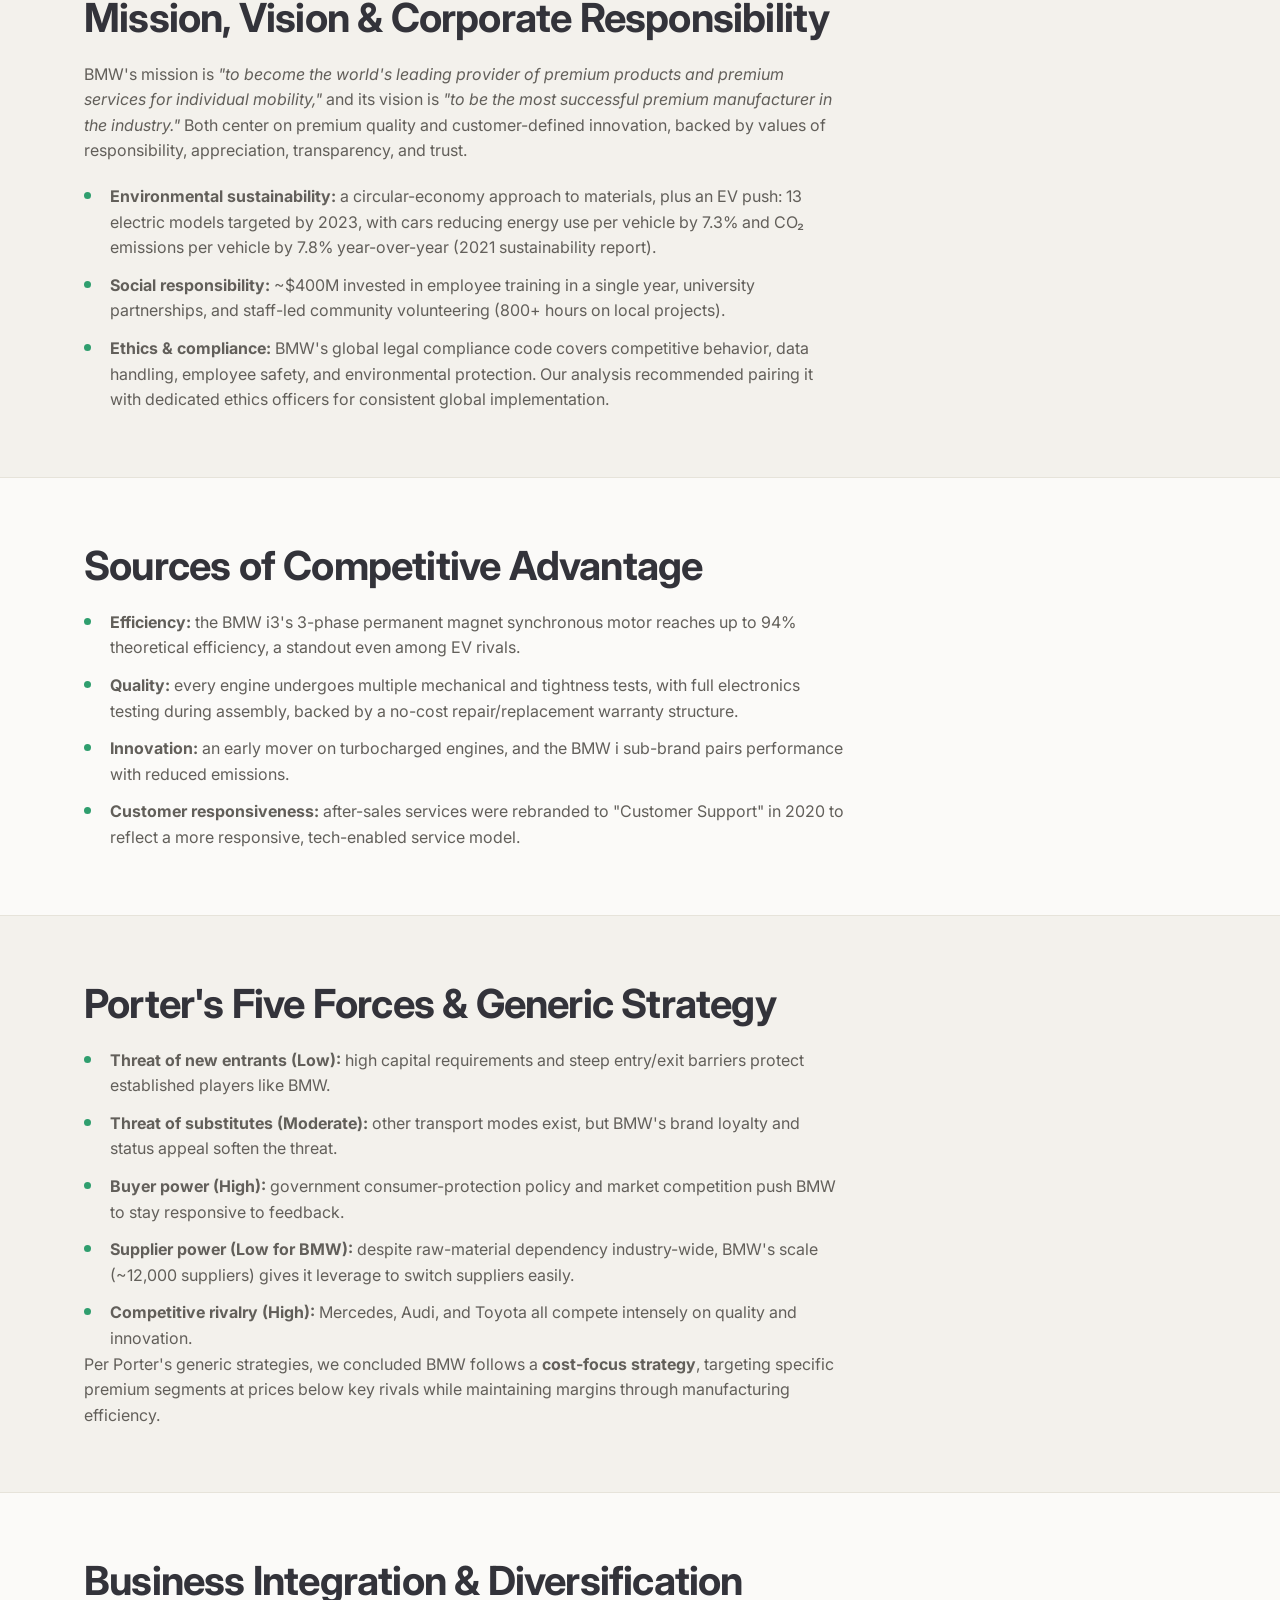
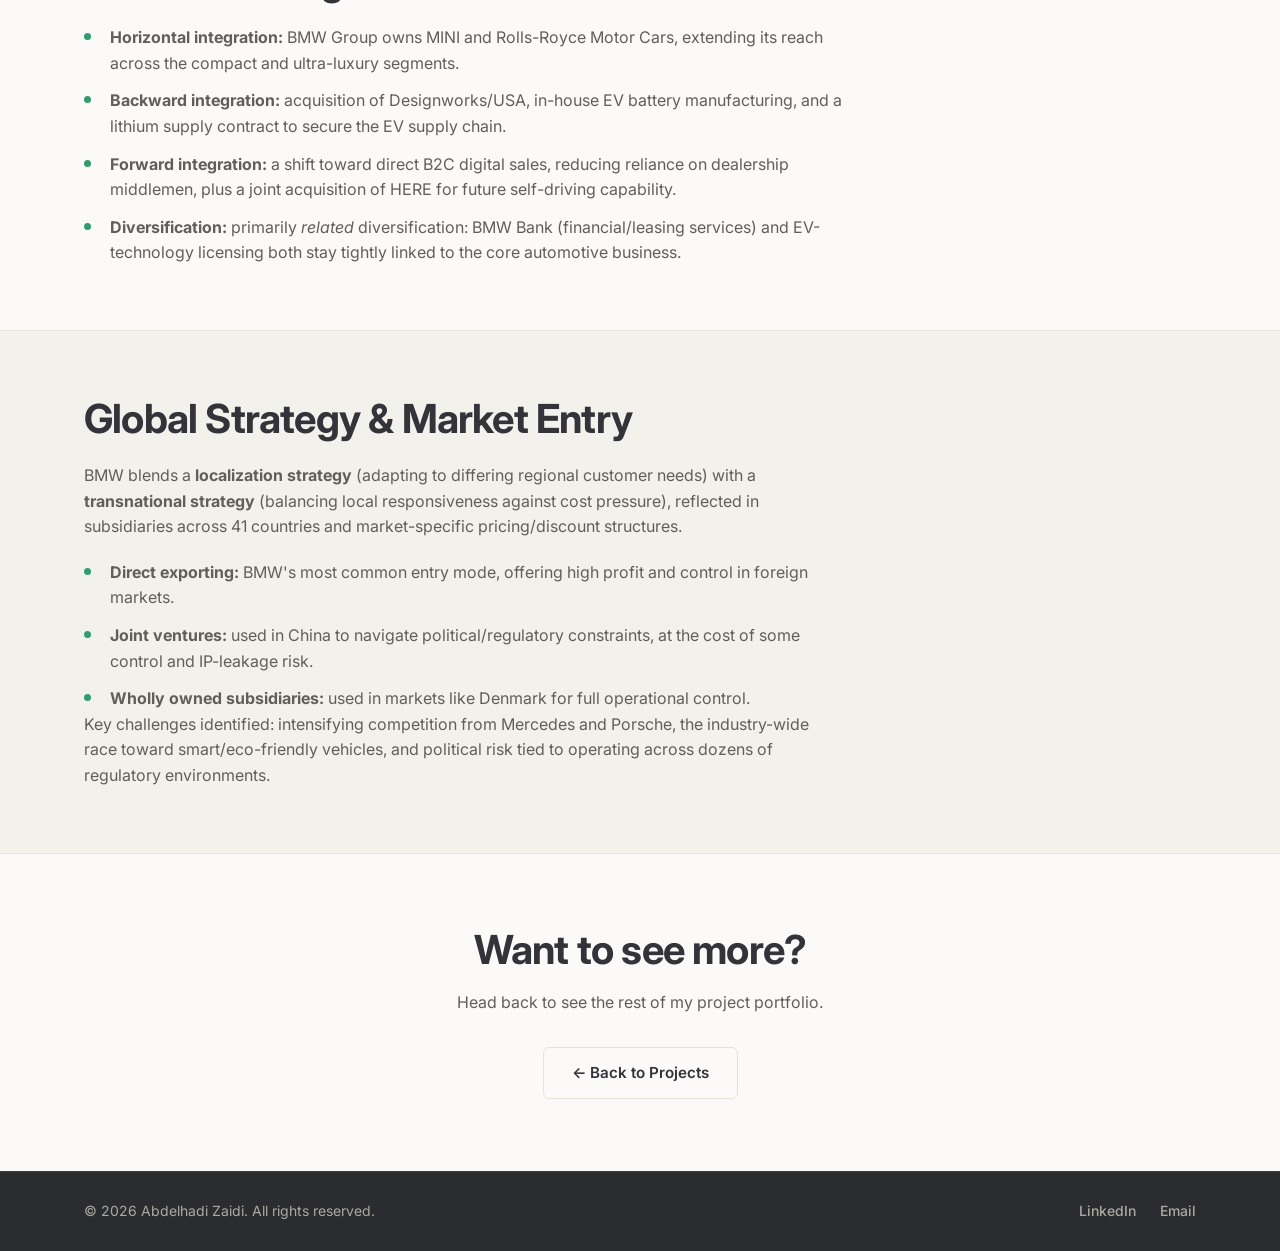
==== commit 700d6c9c: "Make project cards clickable; reduce em-dash overuse across all copy" ====
--- a/bmw-company-research.html
+++ b/bmw-company-research.html
@@ -4,7 +4,7 @@
   <meta charset="UTF-8">
   <meta name="viewport" content="width=device-width, initial-scale=1.0">
   <title>BMW Strategic Management Case Study | Abdelhadi Zaidi</title>
-  <meta name="description" content="Case study: a strategic management analysis of the BMW Group — mission, competitive advantage, Porter's Five Forces, business integration, and global strategy.">
+  <meta name="description" content="Case study: a strategic management analysis of the BMW Group covering mission, competitive advantage, Porter's Five Forces, business integration, and global strategy.">
   <link rel="icon" type="image/png" sizes="32x32" href="images/favicon-32.png">
   <link rel="icon" type="image/png" sizes="16x16" href="images/favicon-16.png">
   <link rel="apple-touch-icon" href="images/apple-touch-icon.png">
@@ -17,11 +17,11 @@
   <meta property="og:site_name" content="Abdelhadi Zaidi">
   <!-- <meta property="og:url" content="https://yourdomain.com/bmw-company-research.html"> -->
   <meta property="og:title" content="BMW Strategic Management Case Study | Abdelhadi Zaidi">
-  <meta property="og:description" content="Case study: a strategic management analysis of the BMW Group — mission, competitive advantage, Porter's Five Forces, business integration, and global strategy.">
+  <meta property="og:description" content="Case study: a strategic management analysis of the BMW Group covering mission, competitive advantage, Porter's Five Forces, business integration, and global strategy.">
   <meta property="og:image" content="images/bmw/hero.jpg">
   <meta name="twitter:card" content="summary_large_image">
   <meta name="twitter:title" content="BMW Strategic Management Case Study | Abdelhadi Zaidi">
-  <meta name="twitter:description" content="Case study: a strategic management analysis of the BMW Group — mission, competitive advantage, Porter's Five Forces, business integration, and global strategy.">
+  <meta name="twitter:description" content="Case study: a strategic management analysis of the BMW Group covering mission, competitive advantage, Porter's Five Forces, business integration, and global strategy.">
   <meta name="twitter:image" content="images/bmw/hero.jpg">
   <link rel="preconnect" href="https://fonts.googleapis.com">
   <link href="https://fonts.googleapis.com/css2?family=Inter:wght@400;500;600;700;800&display=swap" rel="stylesheet">
@@ -53,7 +53,7 @@
           <img src="images/bmw/hero.jpg" alt="Close-up of a BMW roundel badge and kidney grille" loading="lazy">
         </div>
         <div class="logo-badge"><img src="images/bmw/logo.png" alt="BMW logo"></div>
-        <p class="eyebrow">Case Study — Strategic Management</p>
+        <p class="eyebrow">Case Study: Strategic Management</p>
         <div class="case-title-row">
           <h1>BMW Group: A Strategic Management Analysis</h1>
         </div>
@@ -66,7 +66,7 @@
           </li>
           <li class="case-meta-item">
             <span class="meta-label">Course</span>
-            <span class="meta-value">Strategic Management — MAGT 405</span>
+            <span class="meta-value">Strategic Management (MAGT 405)</span>
           </li>
           <li class="case-meta-item">
             <span class="meta-label">Year</span>
@@ -85,7 +85,7 @@
       <div class="container case-body">
         <h2>Overview</h2>
         <p>
-          This project applies core strategic management frameworks to BMW Group — the German premium
+          This project applies core strategic management frameworks to BMW Group, the German premium
           automaker behind BMW, MINI, and Rolls-Royce Motor Cars. Working as a team, we examined BMW's
           mission, vision, and corporate responsibility; the sources behind its competitive advantage;
           its position in the automotive industry via Porter's Five Forces; its approach to business
@@ -100,15 +100,15 @@
       <div class="container case-body">
         <h2>Mission, Vision &amp; Corporate Responsibility</h2>
         <p>
-          BMW's mission — <em>"to become the world's leading provider of premium products and premium
-          services for individual mobility"</em> — and vision — <em>"to be the most successful premium
-          manufacturer in the industry"</em> — both center on premium quality and customer-defined
+          BMW's mission is <em>"to become the world's leading provider of premium products and premium
+          services for individual mobility,"</em> and its vision is <em>"to be the most successful premium
+          manufacturer in the industry."</em> Both center on premium quality and customer-defined
           innovation, backed by values of responsibility, appreciation, transparency, and trust.
         </p>
         <ul class="case-list">
-          <li><strong>Environmental sustainability:</strong> a circular-economy approach to materials, plus an EV push — 13 electric models targeted by 2023, with cars reducing energy use per vehicle by 7.3% and CO₂ emissions per vehicle by 7.8% year-over-year (2021 sustainability report).</li>
+          <li><strong>Environmental sustainability:</strong> a circular-economy approach to materials, plus an EV push: 13 electric models targeted by 2023, with cars reducing energy use per vehicle by 7.3% and CO₂ emissions per vehicle by 7.8% year-over-year (2021 sustainability report).</li>
           <li><strong>Social responsibility:</strong> ~$400M invested in employee training in a single year, university partnerships, and staff-led community volunteering (800+ hours on local projects).</li>
-          <li><strong>Ethics &amp; compliance:</strong> BMW's global legal compliance code covers competitive behavior, data handling, employee safety, and environmental protection — our analysis recommended pairing it with dedicated ethics officers for consistent global implementation.</li>
+          <li><strong>Ethics &amp; compliance:</strong> BMW's global legal compliance code covers competitive behavior, data handling, employee safety, and environmental protection. Our analysis recommended pairing it with dedicated ethics officers for consistent global implementation.</li>
         </ul>
       </div>
     </section>
@@ -119,7 +119,7 @@
         <h2>Sources of Competitive Advantage</h2>
         <ul class="case-list">
           <li><strong>Efficiency:</strong> the BMW i3's 3-phase permanent magnet synchronous motor reaches up to 94% theoretical efficiency, a standout even among EV rivals.</li>
-          <li><strong>Quality:</strong> every engine undergoes multiple mechanical and tightness tests, with full electronics testing during assembly — backed by a no-cost repair/replacement warranty structure.</li>
+          <li><strong>Quality:</strong> every engine undergoes multiple mechanical and tightness tests, with full electronics testing during assembly, backed by a no-cost repair/replacement warranty structure.</li>
           <li><strong>Innovation:</strong> an early mover on turbocharged engines, and the BMW i sub-brand pairs performance with reduced emissions.</li>
           <li><strong>Customer responsiveness:</strong> after-sales services were rebranded to "Customer Support" in 2020 to reflect a more responsive, tech-enabled service model.</li>
         </ul>
@@ -131,13 +131,13 @@
       <div class="container case-body">
         <h2>Porter's Five Forces &amp; Generic Strategy</h2>
         <ul class="case-list">
-          <li><strong>Threat of new entrants — Low:</strong> high capital requirements and steep entry/exit barriers protect established players like BMW.</li>
-          <li><strong>Threat of substitutes — Moderate:</strong> other transport modes exist, but BMW's brand loyalty and status appeal soften the threat.</li>
-          <li><strong>Buyer power — High:</strong> government consumer-protection policy and market competition push BMW to stay responsive to feedback.</li>
-          <li><strong>Supplier power — Low for BMW:</strong> despite raw-material dependency industry-wide, BMW's scale (~12,000 suppliers) gives it leverage to switch suppliers easily.</li>
-          <li><strong>Competitive rivalry — High:</strong> Mercedes, Audi, and Toyota all compete intensely on quality and innovation.</li>
+          <li><strong>Threat of new entrants (Low):</strong> high capital requirements and steep entry/exit barriers protect established players like BMW.</li>
+          <li><strong>Threat of substitutes (Moderate):</strong> other transport modes exist, but BMW's brand loyalty and status appeal soften the threat.</li>
+          <li><strong>Buyer power (High):</strong> government consumer-protection policy and market competition push BMW to stay responsive to feedback.</li>
+          <li><strong>Supplier power (Low for BMW):</strong> despite raw-material dependency industry-wide, BMW's scale (~12,000 suppliers) gives it leverage to switch suppliers easily.</li>
+          <li><strong>Competitive rivalry (High):</strong> Mercedes, Audi, and Toyota all compete intensely on quality and innovation.</li>
         </ul>
-        <p>Per Porter's generic strategies, we concluded BMW follows a <strong>cost-focus strategy</strong> — targeting specific premium segments at prices below key rivals while maintaining margins through manufacturing efficiency.</p>
+        <p>Per Porter's generic strategies, we concluded BMW follows a <strong>cost-focus strategy</strong>, targeting specific premium segments at prices below key rivals while maintaining margins through manufacturing efficiency.</p>
       </div>
     </section>
 
@@ -149,7 +149,7 @@
           <li><strong>Horizontal integration:</strong> BMW Group owns MINI and Rolls-Royce Motor Cars, extending its reach across the compact and ultra-luxury segments.</li>
           <li><strong>Backward integration:</strong> acquisition of Designworks/USA, in-house EV battery manufacturing, and a lithium supply contract to secure the EV supply chain.</li>
           <li><strong>Forward integration:</strong> a shift toward direct B2C digital sales, reducing reliance on dealership middlemen, plus a joint acquisition of HERE for future self-driving capability.</li>
-          <li><strong>Diversification:</strong> primarily <em>related</em> diversification — BMW Bank (financial/leasing services) and EV-technology licensing both stay tightly linked to the core automotive business.</li>
+          <li><strong>Diversification:</strong> primarily <em>related</em> diversification: BMW Bank (financial/leasing services) and EV-technology licensing both stay tightly linked to the core automotive business.</li>
         </ul>
       </div>
     </section>
@@ -161,12 +161,12 @@
         <p>
           BMW blends a <strong>localization strategy</strong> (adapting to differing regional customer needs)
           with a <strong>transnational strategy</strong> (balancing local responsiveness against cost
-          pressure) — reflected in subsidiaries across 41 countries and market-specific pricing/discount
+          pressure), reflected in subsidiaries across 41 countries and market-specific pricing/discount
           structures.
         </p>
         <ul class="case-list">
           <li><strong>Direct exporting:</strong> BMW's most common entry mode, offering high profit and control in foreign markets.</li>
-          <li><strong>Joint ventures:</strong> used in China to navigate political/regulatory constraints — at the cost of some control and IP-leakage risk.</li>
+          <li><strong>Joint ventures:</strong> used in China to navigate political/regulatory constraints, at the cost of some control and IP-leakage risk.</li>
           <li><strong>Wholly owned subsidiaries:</strong> used in markets like Denmark for full operational control.</li>
         </ul>
         <p>Key challenges identified: intensifying competition from Mercedes and Porsche, the industry-wide race toward smart/eco-friendly vehicles, and political risk tied to operating across dozens of regulatory environments.</p>
--- a/css/style.css
+++ b/css/style.css
@@ -160,6 +160,12 @@
   white-space: nowrap;
 }
 
+.btn:disabled {
+  opacity: 0.65;
+  cursor: not-allowed;
+  transform: none;
+}
+
 .btn-primary {
   background: var(--color-accent);
   color: #ffffff;
@@ -382,6 +388,10 @@
   transition: transform var(--transition), box-shadow var(--transition);
   display: flex;
   flex-direction: column;
+}
+
+.project-card.is-clickable {
+  cursor: pointer;
 }
 
 .project-card:hover {
@@ -624,78 +634,63 @@
 }
 
 .contact-inner {
-  max-width: 640px;
-}
-
-.contact-details {
-  display: flex;
-  justify-content: center;
-  flex-wrap: wrap;
-  gap: 12px 28px;
-  margin-bottom: 40px;
-}
-
-.contact-details a {
-  font-weight: 600;
-  font-size: 0.95rem;
-  color: #d8d5cd;
-  transition: color var(--transition);
-}
-
-.contact-details a:hover {
-  color: var(--color-accent);
-}
-
-.contact-form {
+  max-width: 720px;
+}
+
+.contact-cards {
+  display: grid;
+  grid-template-columns: repeat(2, 1fr);
+  gap: 20px;
+}
+
+.contact-card {
   display: flex;
   flex-direction: column;
-  gap: 20px;
-}
-
-.form-group {
-  display: flex;
-  flex-direction: column;
-  gap: 8px;
-}
-
-.form-group label {
-  font-size: 0.875rem;
-  font-weight: 600;
-  color: #d8d5cd;
-}
-
-.form-group input,
-.form-group textarea {
+  align-items: center;
+  text-align: center;
+  gap: 10px;
+  padding: 32px 20px;
   background: var(--color-dark-alt);
   border: 1.5px solid #46474d;
-  border-radius: var(--radius-sm);
-  padding: 13px 16px;
+  border-radius: var(--radius-lg);
+  transition: transform var(--transition), border-color var(--transition), box-shadow var(--transition);
+}
+
+.contact-card:hover {
+  transform: translateY(-4px);
+  border-color: var(--color-accent);
+  box-shadow: var(--shadow-lg);
+}
+
+.contact-card-icon {
+  display: flex;
+  align-items: center;
+  justify-content: center;
+  width: 44px;
+  height: 44px;
+  border-radius: 50%;
+  background: rgba(47, 158, 110, 0.12);
+  color: var(--color-accent);
+}
+
+.contact-card-icon svg {
+  width: 20px;
+  height: 20px;
+}
+
+.contact-card-label {
+  font-size: 0.72rem;
+  font-weight: 700;
+  text-transform: uppercase;
+  letter-spacing: 0.06em;
+  color: #8c8a83;
+}
+
+.contact-card-value {
+  font-size: 0.98rem;
+  font-weight: 600;
   color: #f4f2ee;
-  transition: border-color var(--transition), box-shadow var(--transition);
-}
-
-.form-group input::placeholder,
-.form-group textarea::placeholder {
-  color: #8c8a83;
-}
-
-.form-group input:focus,
-.form-group textarea:focus {
-  outline: none;
-  border-color: var(--color-accent);
-  box-shadow: 0 0 0 3px rgba(47, 158, 110, 0.2);
-}
-
-.form-group textarea {
-  resize: vertical;
-  min-height: 140px;
-}
-
-.form-status {
-  min-height: 20px;
-  font-size: 0.9rem;
-  color: var(--color-accent);
-  text-align: center;
+  word-break: break-word;
 }
 
 /* ---------- 10. Footer ---------- */
@@ -1116,6 +1111,10 @@
     aspect-ratio: 4 / 3;
   }
 
+  .contact-cards {
+    grid-template-columns: 1fr;
+  }
+
   .footer-inner {
     flex-direction: column;
     text-align: center;
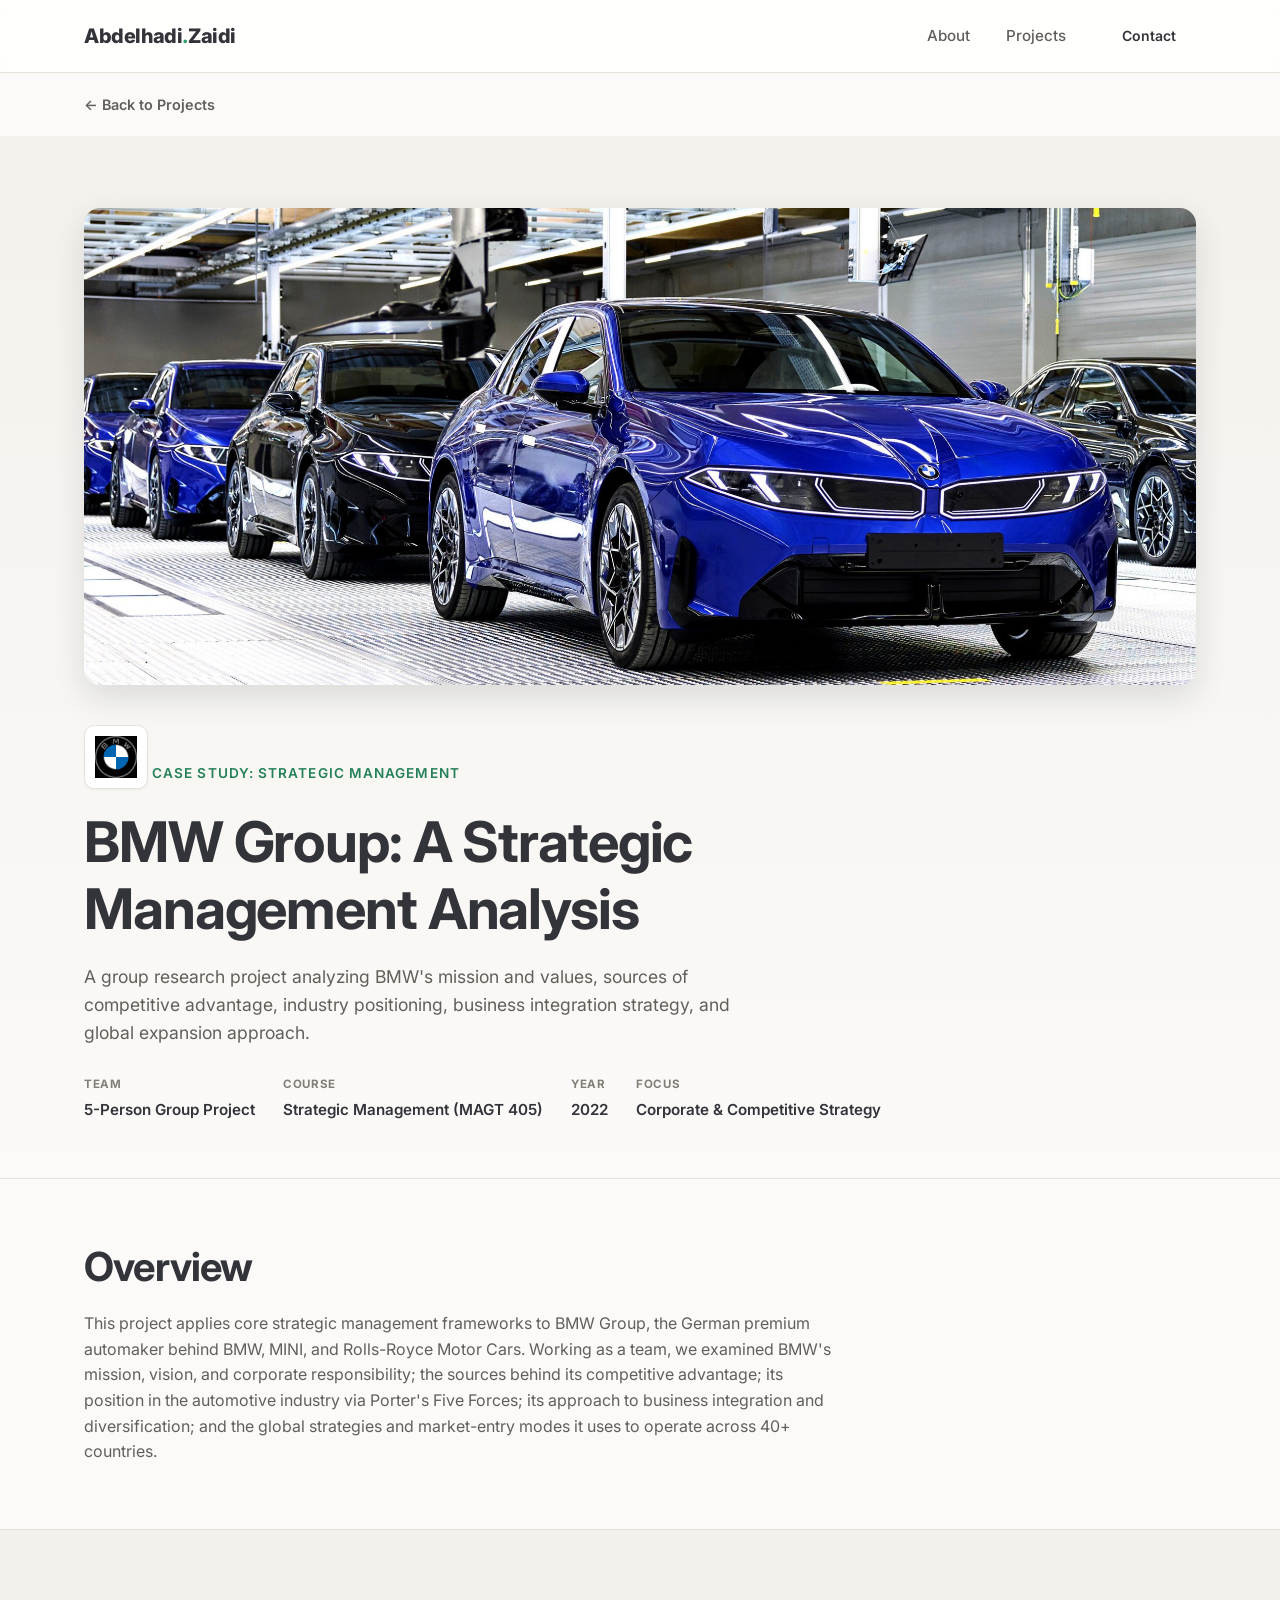
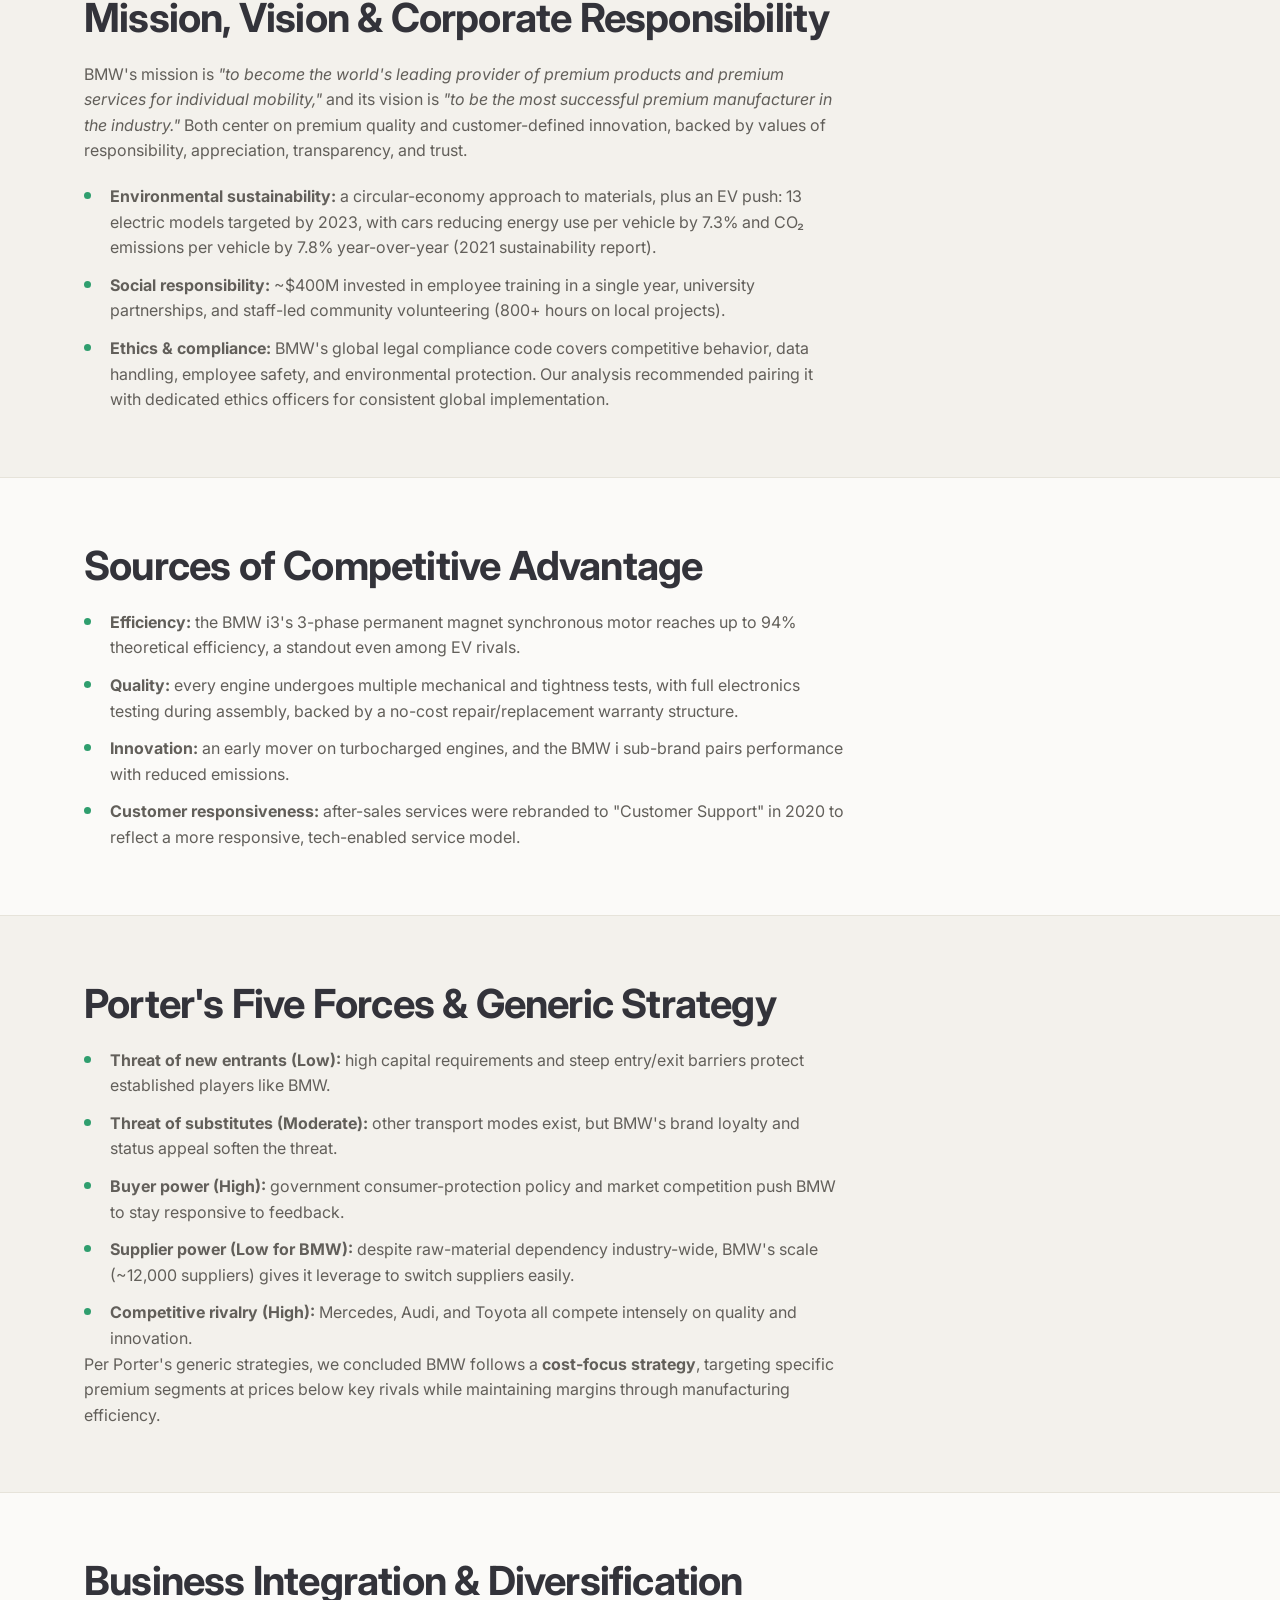
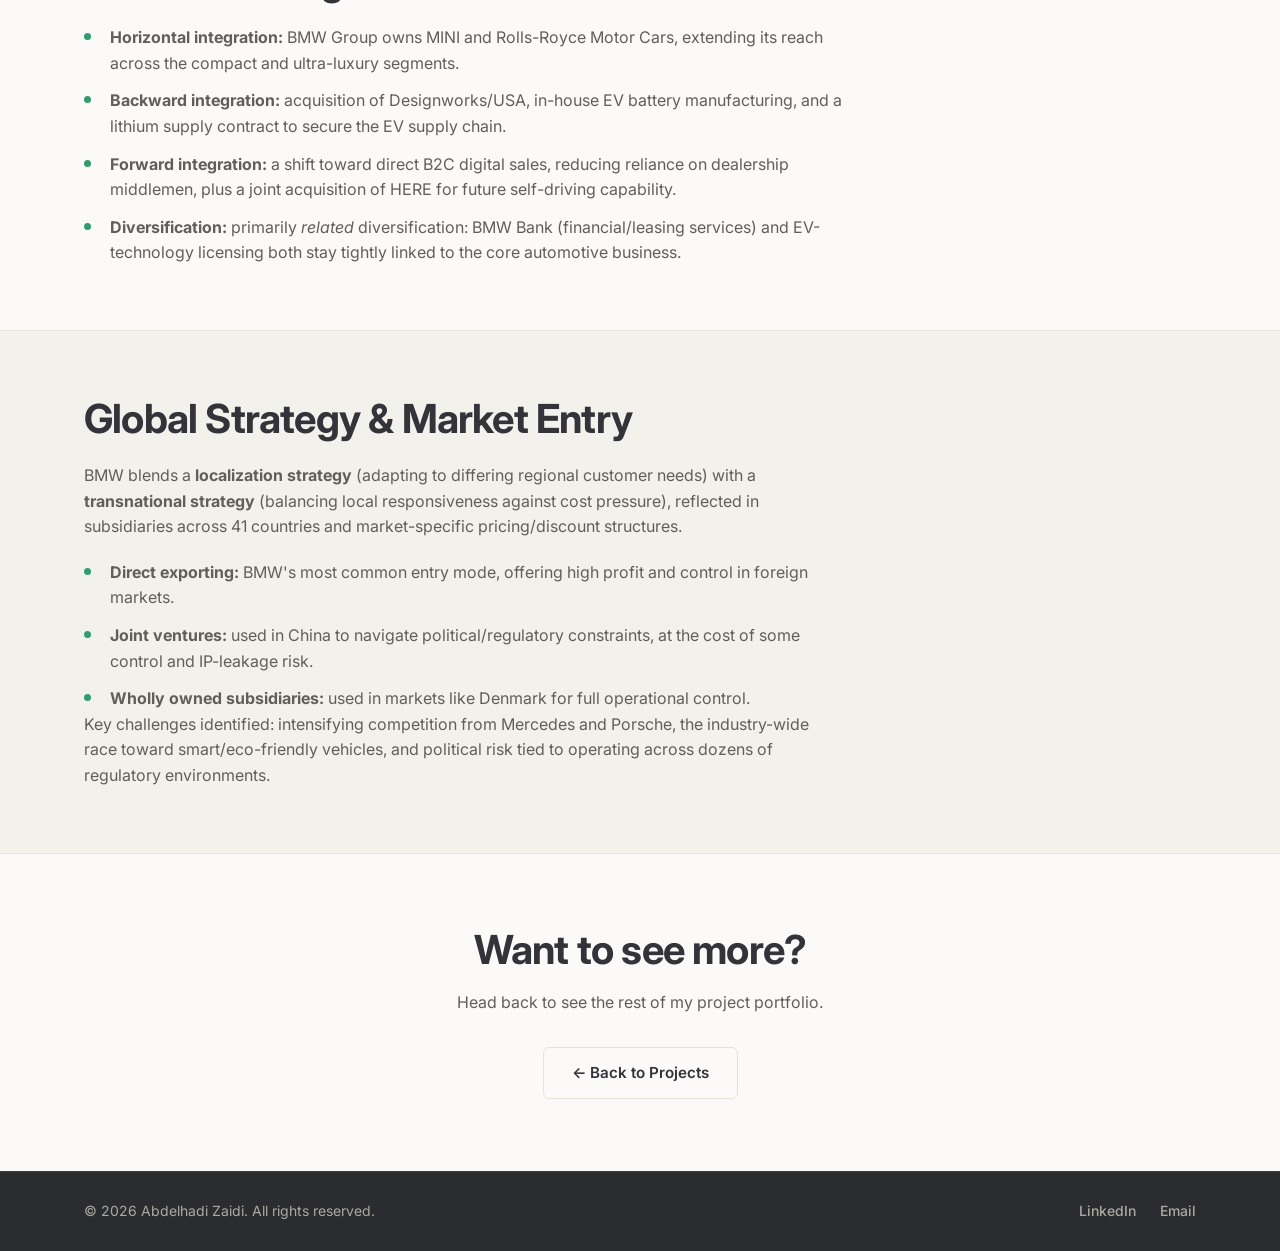
==== commit 735d97b1: "Replace hero/thumbnail photos across projects; add AI tools; update Tableau embed - UK Job Market: s" ====
--- a/bmw-company-research.html
+++ b/bmw-company-research.html
@@ -50,7 +50,7 @@
     <section class="case-hero">
       <div class="container">
         <div class="case-hero-media">
-          <img src="images/bmw/hero.jpg" alt="Close-up of a BMW roundel badge and kidney grille" loading="lazy">
+          <img src="images/bmw/hero.jpg" alt="BMW vehicles on the assembly line at a BMW Group production plant" loading="lazy">
         </div>
         <div class="logo-badge"><img src="images/bmw/logo.png" alt="BMW logo"></div>
         <p class="eyebrow">Case Study: Strategic Management</p>
--- a/css/style.css
+++ b/css/style.css
@@ -905,6 +905,19 @@
   font-size: 0.85rem;
   color: var(--color-text-subtle);
   border-top: 1px solid var(--color-border);
+}
+
+.photo-credit {
+  font-size: 0.72rem;
+  color: var(--color-text-subtle);
+  margin-top: -24px;
+  margin-bottom: 24px;
+  text-align: right;
+}
+
+.photo-credit a {
+  color: inherit;
+  text-decoration: underline;
 }
 
 .callout-banner {
